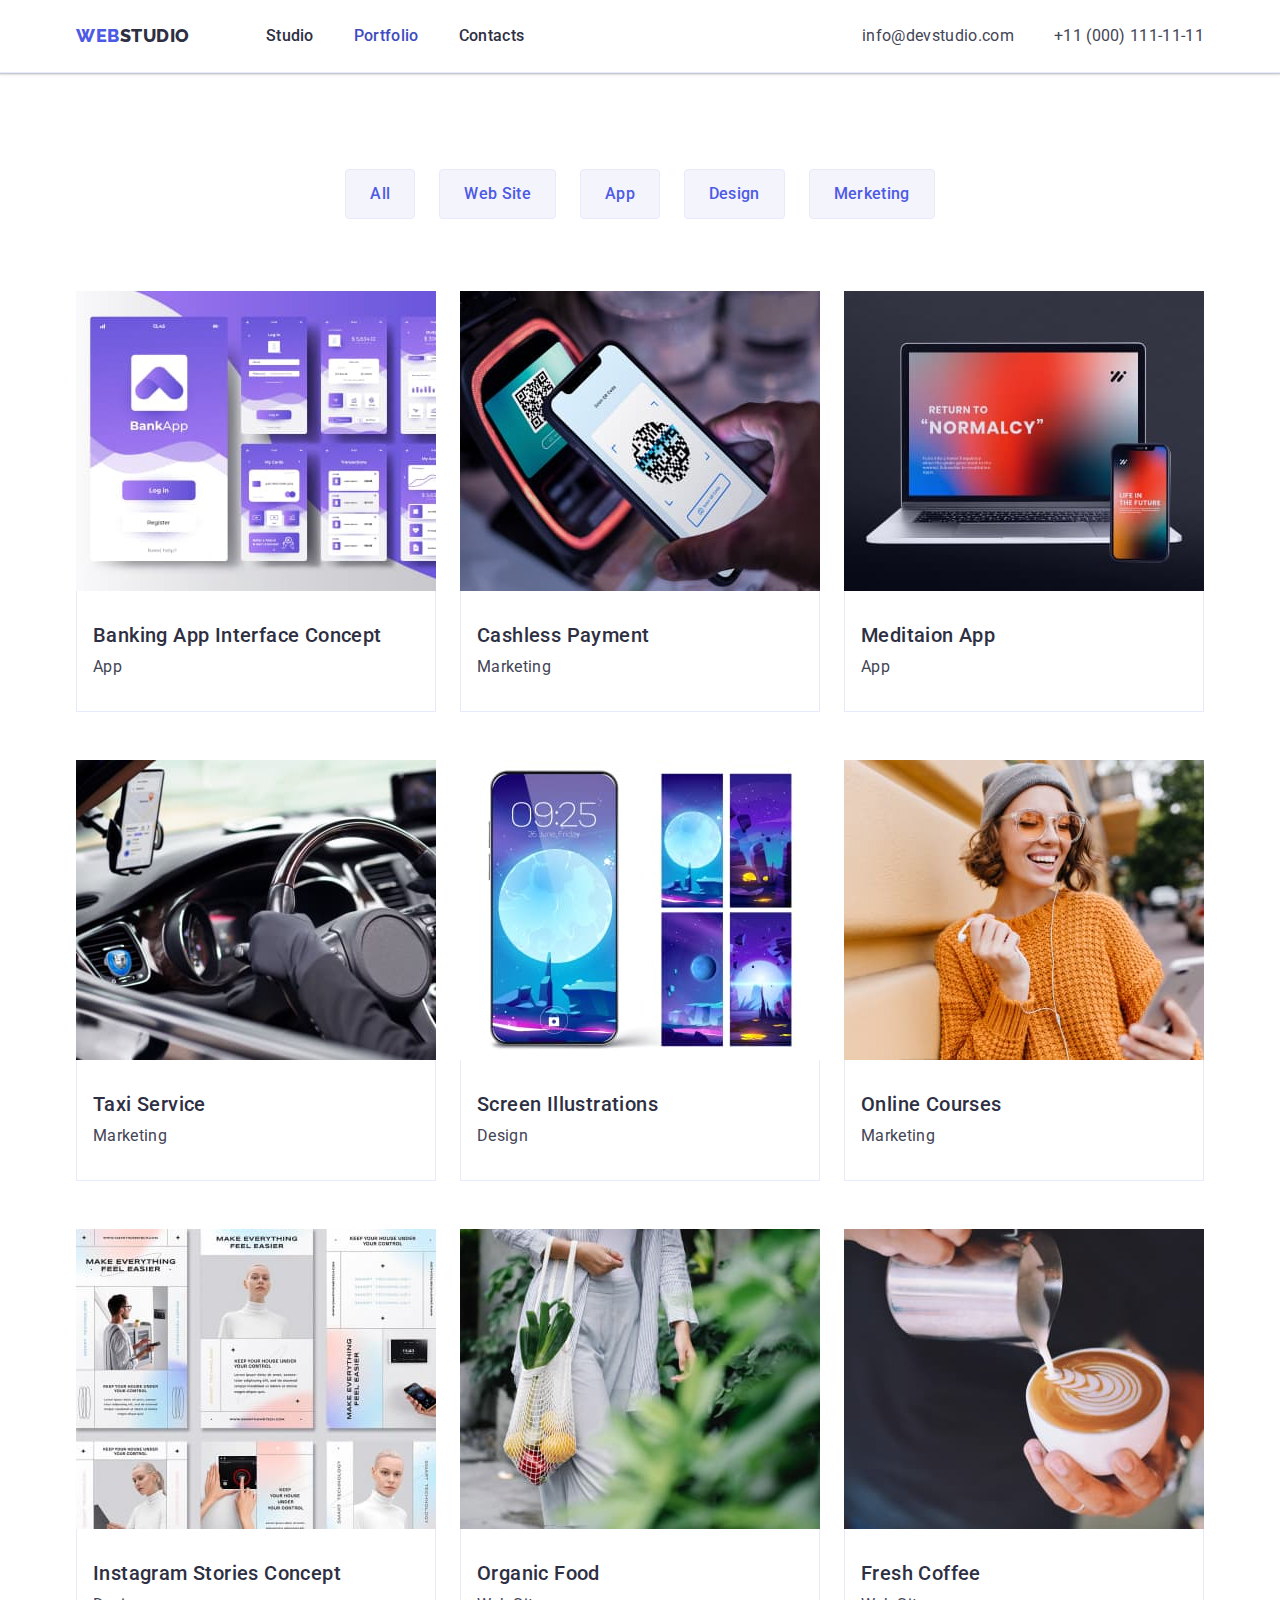
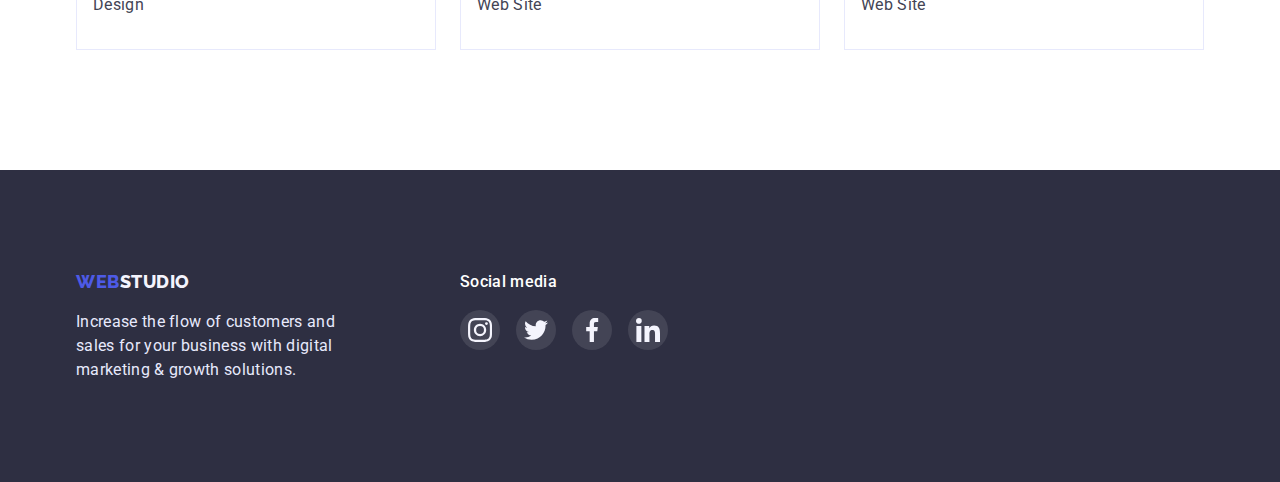
==== Portfolio.html @ f0d35284 "Initial commit" ====
<!DOCTYPE html>
<html lang="en">
  <head>
    <meta charset="UTF-8" />
    <meta http-equiv="X-UA-Compatible" content="IE=edge" />
    <meta name="viewport" content="width=device-width, initial-scale=1.0" />
    <title>Document</title>
    <link rel="preconnect" href="https://fonts.googleapis.com" />
    <link rel="preconnect" href="https://fonts.gstatic.com" crossorigin />
    <link
      href="https://fonts.googleapis.com/css2?family=Raleway:wght@800&family=Roboto:wght@400;500;700;900&display=swap"
      rel="stylesheet"
    />
    <link
      rel="stylesheet"
      href="https://cdnjs.cloudflare.com/ajax/libs/modern-normalize/1.1.0/modern-normalize.min.css"
    />
    <link rel="stylesheet" href="./css/style.css" />
  </head>
  <body>
    <header class="header">
      <div class="container head-container">
        <nav class="nav">
          <a class="logo" href="./index.html"
            ><span class="logo-span">Web</span>Studio</a
          >
          <ul class="site-nav">
            <li class="item">
              <a class="nav-link" href="./index.html">Studio</a>
            </li>
            <li class="item">
              <a class="nav-link current" href="./Portfolio.html">Portfolio</a>
            </li>
            <li class="item"><a class="nav-link" href="">Contacts</a></li>
          </ul>
        </nav>
        <address class="address">
          <ul class="list">
            <li class="list-item">
              <a href="mailto:info@devstudio.com">info@devstudio.com</a>
            </li>
            <li class="list-item">
              <a href="tel:+110001111111">+11 (000) 111-11-11</a>
            </li>
          </ul>
        </address>
      </div>
    </header>
    <main>
      <section class="portfolio">

        <h1 class="visually-hidden">Portfolio</h1>
        <div class="container">
          <ul class="button-list">
            <li class="button-item">
              <button class="button portfolio" type="button">All</button>
            </li>
            <li class="button-item">
              <button class="button portfolio" type="button">Web Site</button>
            </li>
            <li class="button-item">
              <button class="button portfolio" type="button">App</button>
            </li>
            <li class="button-item">
              <button class="button portfolio" type="button">Design</button>
            </li>
            <li class="button-item">
              <button class="button portfolio" type="button">Merketing</button>
            </li>
          </ul>
          <ul class="content-list">

            <li class="content-item">
              <a class="content-link" href="">
                <img
                  src="./images/img(4).jpg"
                  alt="Banking App Interface Concept"
                  width="360"
                />
                <div class="border">
                  <h2 class="sub-tittle">Banking App Interface Concept</h2>
                  <p class="text">App</p>
                </div>
              </a>
            </li>

            <li class="content-item">
              <a class="content-link" href="">
                <img
                  src="./images/img(5).jpg"
                  alt="Cashless Payment"
                  width="360"
                />
                <div class="border">
                  <h2 class="sub-tittle">Cashless Payment</h2>
                  <p class="text">Marketing</p>
                </div>
              </a>
            </li>

            <li class="content-item">
              <a class="content-link" href="">
                <img
                  src="./images/img(6).jpg"
                  alt="Meditaion App"
                  width="360"
                />
                <div class="border">
                  <h2 class="sub-tittle">Meditaion App</h2>
                  <p class="text">App</p>
                </div>
              </a>
            </li>

            <li class="content-item">
              <a class="content-link" href="">
                <img src="./images/img(7).jpg" alt="Taxi Service" width="360" />
                <div class="border">
                  <h2 class="sub-tittle">Taxi Service</h2>
                  <p class="text">Marketing</p>
                </div>
              </a>
            </li>

            <li class="content-item">
              <a class="content-link" href="">
                <img
                  src="./images/img(8).jpg"
                  alt="Screen Illustrations"
                  width="360"
                />
                <div class="border">
                  <h2 class="sub-tittle">Screen Illustrations</h2>
                  <p class="text">Design</p>
                </div>
              </a>
            </li>

            <li class="content-item">
              <a class="content-link" href="">
                <img
                  src="./images/img(9).jpg"
                  alt="Online Courses"
                  width="360"
                />
                <div class="border">
                  <h2 class="sub-tittle">Online Courses</h2>
                  <p class="text">Marketing</p>
                </div>
              </a>
            </li>

            <li class="content-item">
              <a class="content-link" href="">
                <img
                  src="./images/img(10).jpg"
                  alt="Instagram Stories Concept"
                  width="360"
                />
                <div class="border">
                  <h2 class="sub-tittle">Instagram Stories Concept</h2>
                  <p class="text">Design</p>
                </div>
              </a>
            </li>

            <li class="content-item">
              <a class="content-link" href="">
                <img
                  src="./images/img(11).jpg"
                  alt="Organic Food"
                  width="360"
                />
                <div class="border">
                  <h2 class="sub-tittle">Organic Food</h2>
                  <p class="text">Web Site</p>
                </div>
              </a>
            </li>
            
            <li class="content-item">
              <a class="content-link" href="">
                <img
                  src="./images/img(12).jpg"
                  alt="Fresh Coffee"
                  width="360"
                />
                <div class="border">
                  <h2 class="sub-tittle">Fresh Coffee</h2>
                  <p class="text">Web Site</p>
                </div>
              </a>
            </li>
          </ul>
        </div>
      </section>
    </main>
    <footer class="footer">
      <div class="container footer-container">
        <div class="foot-nav">
          <a class="logo footers" href="./index.html"
            ><span class="logo-span">Web</span>Studio</a
          >
          <p class="text bottom">
            Increase the flow of customers and sales for your business with
            digital marketing & growth solutions.
          </p>
        </div>
        <div class="socmedia">
          <p>Social media</p>
          <ul class="socmedia-list">
            <li>
              <a href="" class="network-link footer-link">
                <svg class="network-icon footer-icon">
                  <use href="./images/symbol-defs.svg#icon-instagram-2"></use>
                </svg>
              </a>
            </li>

            <li>
              <a href="" class="network-link footer-link">
                <svg class="network-icon footer-icon">
                  <use href="./images/symbol-defs.svg#icon-twitter-1"></use>
                </svg>
              </a>
            </li>

            <li>
              <a href="" class="network-link footer-link">
                <svg class="network-icon footer-icon">
                  <use href="./images/symbol-defs.svg#icon-facebook-1"></use>
                </svg>
              </a>
            </li>

            <li>
              <a href="" class="network-link footer-link">
                <svg class="network-icon footer-icon">
                  <use href="./images/symbol-defs.svg#icon-linkedin-1"></use>
                </svg>
              </a>
            </li>
          </ul>
        </div>
      </div>
    </footer>
  </body>
</html>
---- css/style.css ----
:root {
  /* navy blue */
  --primary-text-color: #2e2f42;
  /* SLate */
  --secondary-text-color: #434455;
  /* White */
  --white-text-color: #ffffff;
  /* cornflower */
  --primary-background-color: #ffffff;
  /* navy blue */
  --cornflower-color: #e7e9fc;
  --iris-color: #4d5ae5;
  /* focus hover button */
  --ocen-color: #404bbf;
  --cloud-background: #f4f4fd;
}
/* BODY */
h1,
h2,
h3,
h4,
h5,
ul,
p {
  margin: 0;
}
body {
  background-color: var(--primary-background-color);
  color: var(--primary-text-color);
  font-family: "Roboto", sans-serif;
}
a {
  text-decoration: none;
  
}
ul {
  list-style: none;
  padding: 0px;
}
img {
  display: block;
  max-width: 100%;
  height: auto;
}

.visually-hidden {
  position: absolute;
  white-space: nowrap;
  width: 1px;
  height: 1px;
  overflow: hidden;
  border: 0;
  padding: 0;
  clip: rect(0 0 0 0);
  clip-path: inset(50%);
  margin: -1px;
}
/* main */
.container {
  width: 1158px;
  margin: 0 auto;
  padding: 0 15px;
}

.main-tittle {
  font-size: 56px;
  line-height: 1.08;
  letter-spacing: 0.02em;
  color: var(--white-text-color);
  text-align: center;
  text-transform: capitalize;
  width: 496px;
  margin: auto;
}
/* advantages */
.advantages {
  padding-top: 120px;
  padding-bottom: 120px;
}
.advantages-list {
  display: flex;
  margin: auto;
}
.advantages-list li + li {
  margin-left: 24px;
}
.advantages-icon {
  width: 64px;
  height: 64px;
  margin: auto;
}
.svg-back {
  background-color: var(--cloud-background);
  width: 264px;
  height: 112px;
  display: flex;
  border-radius: 4px;
  margin-bottom: 8px;
}
/* solutions */
.solutions {
  padding: 188px 0px;
  background-image: url("../images/Dark-bg\ \(1\).png"),
    url("../images/background-solutions.jpg");
  background-position: center;
  background-repeat: no-repeat;
  background-size: cover;
  max-width: 1440px;
  margin: auto;
}
/* work */
.work {
  margin: auto;
  padding-bottom: 120px;
}

.work-list {
  display: flex;
  margin-top: 72px;
}
.work-list > li {
  width: calc((100% - 48px) / 3);
}
.work-list li + li {
  margin-left: 24px;
}

/* Our Team */

.team-list {
  display: flex;
  margin-top: 72px;
}
.team-link:not(:first-child) {
  margin-left: 24px;
}

.team {
  background-color: var(--cloud-background);

  padding: 120px 0px;
}
.team-link {
  background-color: var(--white-text-color);
  border-radius: 0 0 4px 4px;
  width: calc((100% - 48px) / 3);
  box-shadow: 0px 1px 6px rgba(46, 47, 66, 0.08),
    0px 1px 1px rgba(46, 47, 66, 0.16), 0px 2px 1px rgba(46, 47, 66, 0.08);
}

.team-card {
  padding: 32px 16px;
}
.network {
  margin-top: 8px;
  display: flex;
  gap: 24px;
}
.network>li{
  width: 40px;
  height: 40px;
}
.network-icon {
  width: 16px;
  height: 16px;
  
}
.network-link {
  background-color: var(--iris-color);
  border-radius: 50%;
  fill: var(--cloud-background);
  width: 100%;
  height: 100%;
  display: flex;
  justify-content: center;
  align-items: center;
}
.network-link:hover,
.network-link:focus {
  background-color: var(--ocen-color);
}
/* customers */
.customers{
  padding-top: 130px;
  padding-bottom: 120px;
}

.customers-list {
  display: flex;
  justify-content: space-between;
  margin: auto;
  margin-top: 72px;
  
}
.customers-icon {
  width: 104px;
  height: 56px;
  margin: auto;
  fill: inherit;
}
.customers-item{
  width: 168px;
  height: 88px;
}


.customers-link {
  border: solid 1px #8e8f99;
  border-radius: 4px;
  fill: #8e8f99;
  display: flex;
  width: 100%;
  height: 100%;
  /* border:solid 1px #8E8F99;
  border-radius: 4px; */
  gap: 24px;
  justify-content: center;
  align-items: center;
}
.customers-link:hover,
.customers-link:focus {
  border-color: var(--ocen-color);
  fill: var(--ocen-color);
}

/* portfolio-flex */
.portfolio {
  padding-top: 96px;
  padding-bottom: 120px;
}

.border {
  border-left: solid 1px;
  border-right: solid 1px;
  border-bottom: solid 1px;
  border-color: var(--cornflower-color);
  padding: 32px 16px 32px 16px;
}

.content-list {
  display: flex;
  flex-wrap: wrap;
}
.content-item {
  margin-right: 24px;
  margin-bottom: 48px;
  width: calc((100% - 48px) / 3);
}

.content-item:nth-child(3n) {
  margin-right: 0px;
}
.content-item:nth-last-child(-n + 3) {
  margin-bottom: 0px;
}
.content-link{
  display: block;
}
.content-link:hover,
.content-link:focus {
  box-shadow: 0px 1px 6px rgba(46, 47, 66, 0.08),
    0px 1px 1px rgba(46, 47, 66, 0.16), 0px 2px 1px rgba(46, 47, 66, 0.08);
}

.button-list {
  display: flex;
  justify-content: center;
  margin-bottom: 72px;
}
.button-item:not(:first-child) {
  margin-left: 24px;
}

/* buttons */
.button {
  display: block;
  font-family: inherit;
  letter-spacing: 0.02em;
  font-weight: 500;
  font-size: 16px;
  line-height: 1.5;
  cursor: pointer;
  border-radius: 4px;
}

.button.studio {
  color: var(--white-text-color);
  background-color: var(--iris-color);
  padding: 16px 32px;
  margin: 48px auto 0px auto;
  border-color: transparent;
  box-shadow: 0px 4px 4px rgba(0, 0, 0, 0.15);
}
.button.studio:hover,
.button.studio:focus {
  background-color: var(--ocen-color);
}
.button.portfolio {
  color: var(--iris-color);
  background-color: var(--cloud-background);
  padding: 12px 24px;

  border: solid 1px;
  border-color: var(--cornflower-color);
}
.button.portfolio:hover,
.button.portfolio:focus {
  color: var(--white-text-color);
  background-color: var(--ocen-color);
  border-color: transparent;
  box-shadow: 0px 3px 1px rgba(0, 0, 0, 0.1), 0px 2px 1px rgba(0, 0, 0, 0.08),
    0px 2px 2px rgba(0, 0, 0, 0.12);
  
}
.tittle {
  font-size: 36px;
  line-height: 1.1;
  text-align: center;
  letter-spacing: 0.02em;
  text-transform: capitalize;
}
.sub-tittle {
  font-weight: 500;
  font-size: 20px;
  line-height: 1.2;
  text-transform: capitalize;
  letter-spacing: 0.02em;
  color: var(--primary-text-color);
  margin-bottom: 8px;
}

.card {
  text-align: center;
}
.text {
  font-size: 16px;
  line-height: 1.5;
  letter-spacing: 0.02em;
  color: var(--secondary-text-color);
}
/* header */
.header {
  border-bottom: solid 1px;
  border-color: var(--cornflower-color);
  box-shadow: 0px 2px 1px rgba(46, 47, 66, 0.08), 0px 1px 1px rgba(46, 47, 66, 0.16), 0px 1px 6px rgba(46, 47, 66, 0.08);
}

.head-container {
  margin: 0 auto;
  display: flex;
  align-items: center;
  justify-content: space-between;
}
.nav {
  display: flex;
  align-items: center;
}

.logo {
  font-family: "Raleway";
  font-weight: 800;
  font-size: 18px;
  line-height: 1.33;
  letter-spacing: 0.03em;
  text-transform: uppercase;
  color: var(--primary-text-color);
  padding: 24px 0;
  display: block;
}
.logo-span {
  color: var(--iris-color);
}

.site-nav {
  display: flex;
  margin-left: 76px;
}
.site-nav .item + .item {
  margin-left: 40px;
}
.nav-link {
  display: block;
  padding: 24px 0;
}

.list {
  display: flex;
}
.list-item > a {
  padding: 24px 0;
  display: block;
}

.list-item:last-child {
  margin-left: 40px;
}

.nav-link {
  font-weight: 500;
  font-size: 16px;
  line-height: 1.5;
  color: var(--primary-text-color);
  letter-spacing: 0.02em;
}

.site-nav a:hover,
.site-nav a:focus {
  color: var(--ocen-color);
}

.address a {
  font-weight: 400;
  font-size: 16px;
  line-height: 1.5;
  color: var(--secondary-text-color);
  font-style: normal;
  letter-spacing: 0.02em;
}
.address a:hover,
.address a:focus {
  color: var(--ocen-color);
}
/* footer */
.footers {
  color: #f4f4fd;
}
.text.bottom {
  color: var(--cornflower-color);
  margin-top: 16px;
  width: 264px;
}
.logo-span {
  color: var(--iris-color);
}
.footer {
  background-color: var(--primary-text-color);
  padding: 100px 0px;
  
  
}
.current {
  color: var(--ocen-color);
}
.logo.footers {
  padding: 0;
}
.socmedia {
}
.socmedia p {
  color: var(--white-text-color);
  margin-bottom: 16px;
  font-weight: 500;
  font-size: 16px;
  line-height: 24px;
  letter-spacing: 0.02em;
}
.footer-container {
  display: flex;
}
.foot-nav {
  margin-right: 120px;
}
.footer-icon {
  width: 24px;
  height: 24px;
}
.footer-link {
  background-color: #ffffff1a;
  width: 100%;
  height: 100%;
}
.footer-link:hover,
.footer-link:focus {
  background-color: #31d0aa;
}
.socmedia-list{
  gap:16px;
  display: flex;
}
.socmedia-list>li{
  width: 40px;
  height: 40px;
}
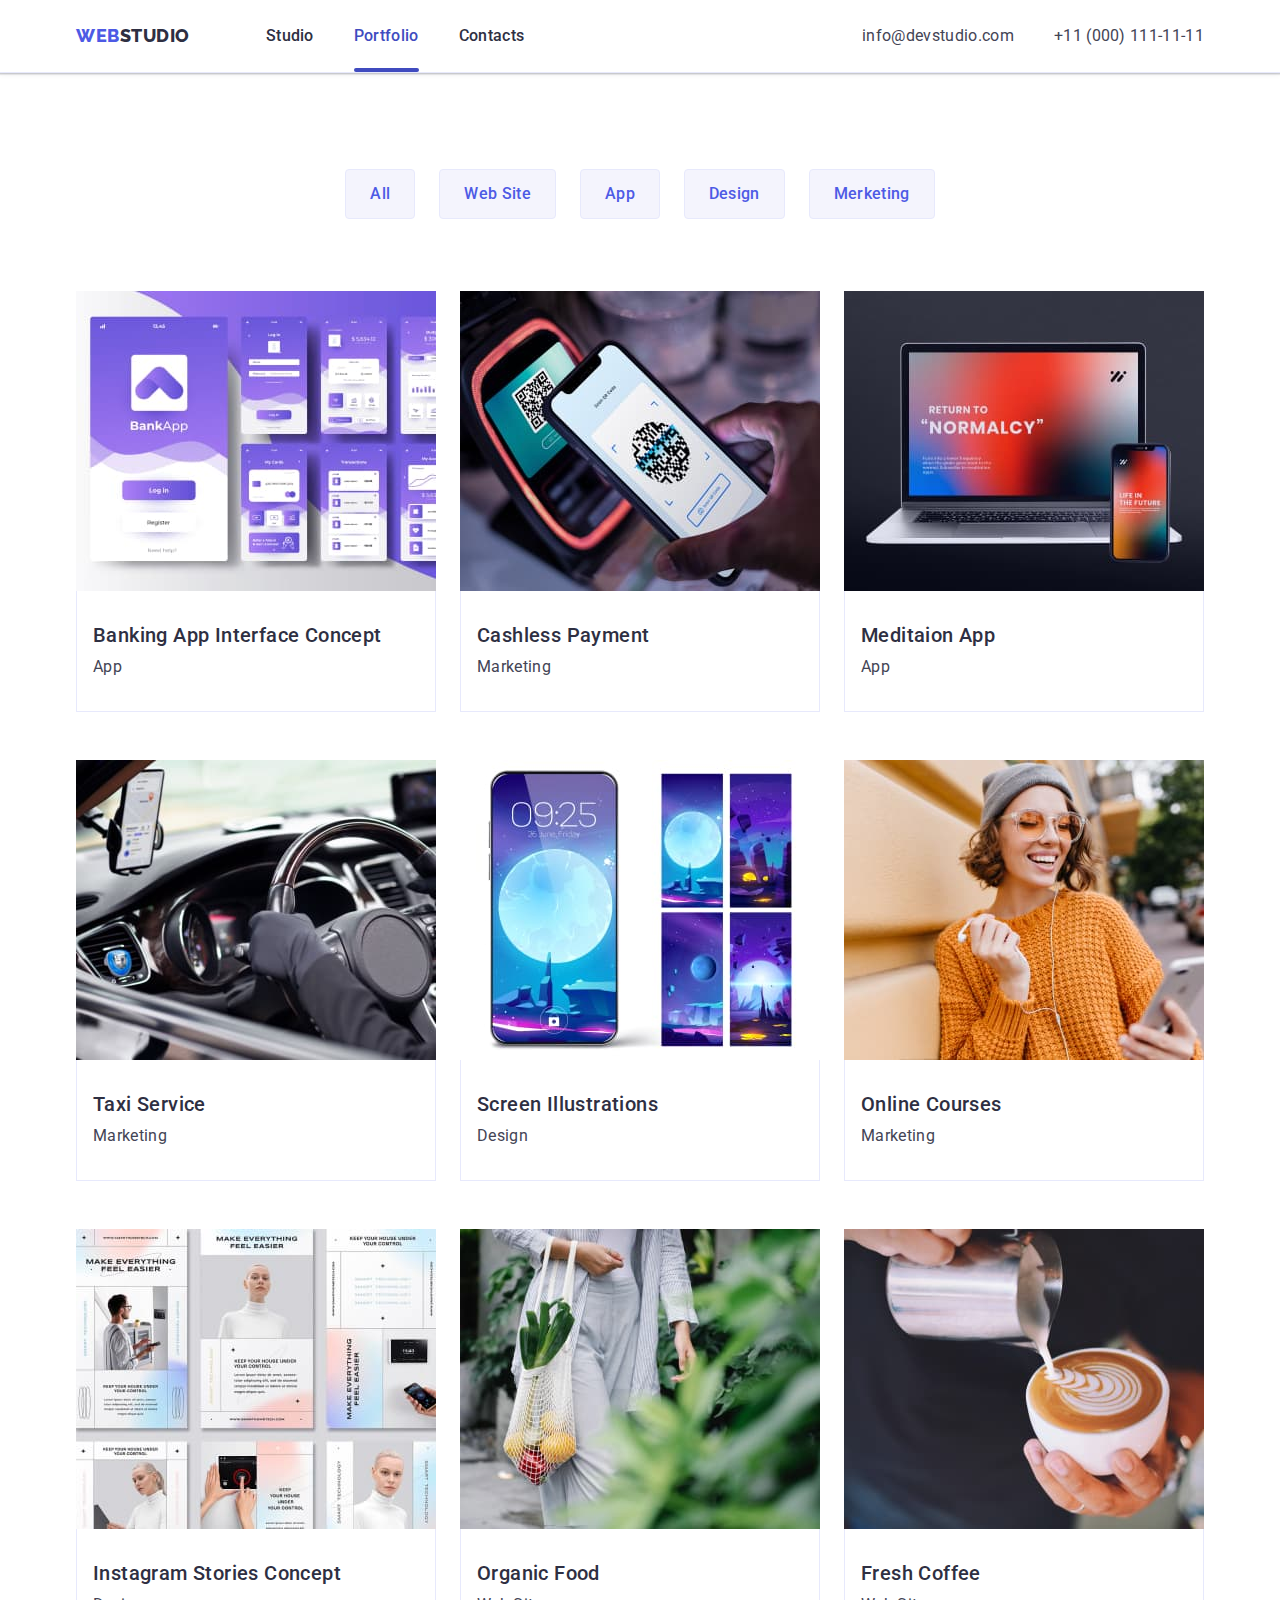
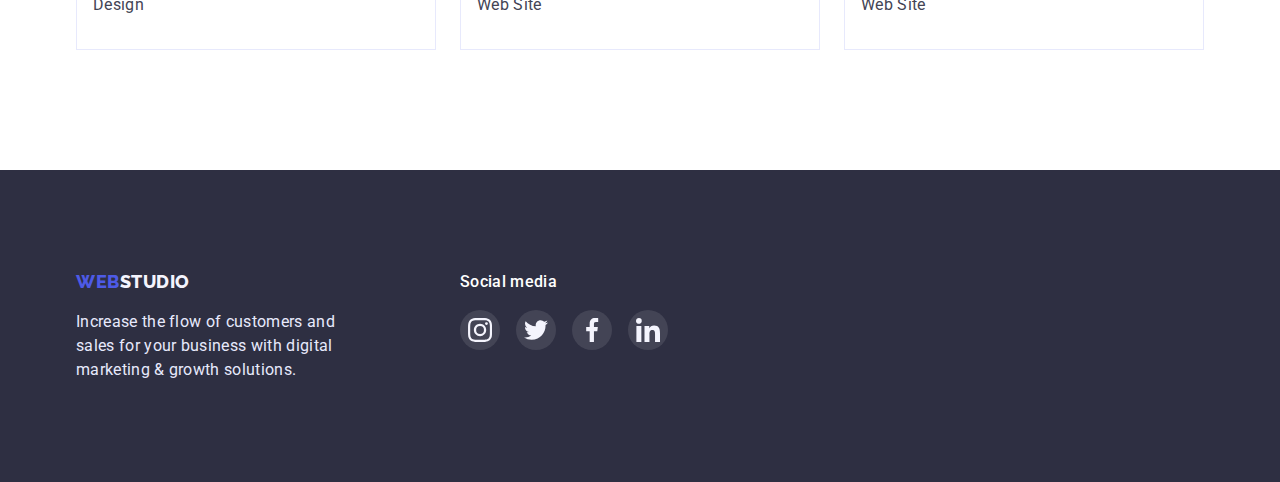
==== commit b41dfbcd: "pre last" ====
--- a/Portfolio.html
+++ b/Portfolio.html
@@ -48,7 +48,6 @@
     </header>
     <main>
       <section class="portfolio">
-
         <h1 class="visually-hidden">Portfolio</h1>
         <div class="container">
           <ul class="button-list">
@@ -69,14 +68,20 @@
             </li>
           </ul>
           <ul class="content-list">
-
-            <li class="content-item">
-              <a class="content-link" href="">
-                <img
-                  src="./images/img(4).jpg"
-                  alt="Banking App Interface Concept"
-                  width="360"
-                />
+            <li class="content-item">
+              <a class="content-link" href="">
+                <div class="thumb">
+                  <img
+                    src="./images/img(4).jpg"
+                    alt="Banking App Interface Concept"
+                    width="360"
+                  />
+                  <p class="kryak">
+                    14 Stylish and User-Friendly App Design Concepts · Task
+                    Manager App · Calorie Tracker App · Exotic Fruit Ecommerce
+                    App · Cloud Storage App
+                  </p>
+                </div>
                 <div class="border">
                   <h2 class="sub-tittle">Banking App Interface Concept</h2>
                   <p class="text">App</p>
@@ -86,11 +91,17 @@
 
             <li class="content-item">
               <a class="content-link" href="">
-                <img
+                <div class="thumb">  <img
                   src="./images/img(5).jpg"
                   alt="Cashless Payment"
                   width="360"
                 />
+                <p class="kryak">
+                  14 Stylish and User-Friendly App Design Concepts · Task
+                  Manager App · Calorie Tracker App · Exotic Fruit Ecommerce App
+                  · Cloud Storage App
+                </p></div>
+              
                 <div class="border">
                   <h2 class="sub-tittle">Cashless Payment</h2>
                   <p class="text">Marketing</p>
@@ -100,11 +111,19 @@
 
             <li class="content-item">
               <a class="content-link" href="">
-                <img
-                  src="./images/img(6).jpg"
-                  alt="Meditaion App"
-                  width="360"
-                />
+                <div class="thumb">
+                  <img
+                    src="./images/img(6).jpg"
+                    alt="Meditaion App"
+                    width="360"
+                  />
+                  <p class="kryak">
+                    14 Stylish and User-Friendly App Design Concepts · Task
+                    Manager App · Calorie Tracker App · Exotic Fruit Ecommerce
+                    App · Cloud Storage App
+                  </p>
+                </div>
+
                 <div class="border">
                   <h2 class="sub-tittle">Meditaion App</h2>
                   <p class="text">App</p>
@@ -114,7 +133,19 @@
 
             <li class="content-item">
               <a class="content-link" href="">
-                <img src="./images/img(7).jpg" alt="Taxi Service" width="360" />
+                <div class="thumb">
+                  <img
+                    src="./images/img(7).jpg"
+                    alt="Taxi Service"
+                    width="360"
+                  />
+                  <p class="kryak">
+                    14 Stylish and User-Friendly App Design Concepts · Task
+                    Manager App · Calorie Tracker App · Exotic Fruit Ecommerce
+                    App · Cloud Storage App
+                  </p>
+                </div>
+
                 <div class="border">
                   <h2 class="sub-tittle">Taxi Service</h2>
                   <p class="text">Marketing</p>
@@ -124,11 +155,19 @@
 
             <li class="content-item">
               <a class="content-link" href="">
-                <img
-                  src="./images/img(8).jpg"
-                  alt="Screen Illustrations"
-                  width="360"
-                />
+                <div class="thumb">
+                  <img
+                    src="./images/img(8).jpg"
+                    alt="Screen Illustrations"
+                    width="360"
+                  />
+                  <p class="kryak">
+                    14 Stylish and User-Friendly App Design Concepts · Task
+                    Manager App · Calorie Tracker App · Exotic Fruit Ecommerce
+                    App · Cloud Storage App
+                  </p>
+                </div>
+
                 <div class="border">
                   <h2 class="sub-tittle">Screen Illustrations</h2>
                   <p class="text">Design</p>
@@ -138,11 +177,19 @@
 
             <li class="content-item">
               <a class="content-link" href="">
-                <img
-                  src="./images/img(9).jpg"
-                  alt="Online Courses"
-                  width="360"
-                />
+                <div class="thumb">
+                  <img
+                    src="./images/img(9).jpg"
+                    alt="Online Courses"
+                    width="360"
+                  />
+                  <p class="kryak">
+                    14 Stylish and User-Friendly App Design Concepts · Task
+                    Manager App · Calorie Tracker App · Exotic Fruit Ecommerce
+                    App · Cloud Storage App
+                  </p>
+                </div>
+
                 <div class="border">
                   <h2 class="sub-tittle">Online Courses</h2>
                   <p class="text">Marketing</p>
@@ -152,11 +199,19 @@
 
             <li class="content-item">
               <a class="content-link" href="">
-                <img
-                  src="./images/img(10).jpg"
-                  alt="Instagram Stories Concept"
-                  width="360"
-                />
+                <div class="thumb">
+                  <img
+                    src="./images/img(10).jpg"
+                    alt="Instagram Stories Concept"
+                    width="360"
+                  />
+                  <p class="kryak">
+                    14 Stylish and User-Friendly App Design Concepts · Task
+                    Manager App · Calorie Tracker App · Exotic Fruit Ecommerce
+                    App · Cloud Storage App
+                  </p>
+                </div>
+
                 <div class="border">
                   <h2 class="sub-tittle">Instagram Stories Concept</h2>
                   <p class="text">Design</p>
@@ -166,25 +221,41 @@
 
             <li class="content-item">
               <a class="content-link" href="">
-                <img
-                  src="./images/img(11).jpg"
-                  alt="Organic Food"
-                  width="360"
-                />
+                <div class="thumb">
+                  <img
+                    src="./images/img(11).jpg"
+                    alt="Organic Food"
+                    width="360"
+                  />
+                  <p class="kryak">
+                    14 Stylish and User-Friendly App Design Concepts · Task
+                    Manager App · Calorie Tracker App · Exotic Fruit Ecommerce
+                    App · Cloud Storage App
+                  </p>
+                </div>
+
                 <div class="border">
                   <h2 class="sub-tittle">Organic Food</h2>
                   <p class="text">Web Site</p>
                 </div>
               </a>
             </li>
-            
-            <li class="content-item">
-              <a class="content-link" href="">
-                <img
-                  src="./images/img(12).jpg"
-                  alt="Fresh Coffee"
-                  width="360"
-                />
+
+            <li class="content-item">
+              <a class="content-link" href="">
+                <div class="thumb">
+                  <img
+                    src="./images/img(12).jpg"
+                    alt="Fresh Coffee"
+                    width="360"
+                  />
+                  <p class="kryak">
+                    14 Stylish and User-Friendly App Design Concepts · Task
+                    Manager App · Calorie Tracker App · Exotic Fruit Ecommerce
+                    App · Cloud Storage App
+                  </p>
+                </div>
+
                 <div class="border">
                   <h2 class="sub-tittle">Fresh Coffee</h2>
                   <p class="text">Web Site</p>
--- a/css/style.css
+++ b/css/style.css
@@ -174,6 +174,7 @@
   display: flex;
   justify-content: center;
   align-items: center;
+  transition: background-color 250ms cubic-bezier(0.4, 0, 0.2, 1);
 }
 .network-link:hover,
 .network-link:focus {
@@ -216,6 +217,7 @@
   gap: 24px;
   justify-content: center;
   align-items: center;
+  transition: background-color 250ms cubic-bezier(0.4, 0, 0.2, 1),fill 250ms cubic-bezier(0.4, 0, 0.2, 1);
 }
 .customers-link:hover,
 .customers-link:focus {
@@ -255,11 +257,14 @@
 }
 .content-link{
   display: block;
+  box-shadow:none;
+  transition: box-shadow 250ms cubic-bezier(0.4, 0, 0.2, 1);
 }
 .content-link:hover,
 .content-link:focus {
   box-shadow: 0px 1px 6px rgba(46, 47, 66, 0.08),
     0px 1px 1px rgba(46, 47, 66, 0.16), 0px 2px 1px rgba(46, 47, 66, 0.08);
+
 }
 
 .button-list {
@@ -290,6 +295,8 @@
   margin: 48px auto 0px auto;
   border-color: transparent;
   box-shadow: 0px 4px 4px rgba(0, 0, 0, 0.15);
+  transition: background-color 250ms cubic-bezier(0.4, 0, 0.2, 1);
+
 }
 .button.studio:hover,
 .button.studio:focus {
@@ -299,9 +306,12 @@
   color: var(--iris-color);
   background-color: var(--cloud-background);
   padding: 12px 24px;
+  box-shadow: none;
 
   border: solid 1px;
   border-color: var(--cornflower-color);
+  transition: background-color 250ms cubic-bezier(0.4, 0, 0.2, 1),color 250ms cubic-bezier(0.4, 0, 0.2, 1),
+  border-color 250ms cubic-bezier(0.4, 0, 0.2, 1),box-shadow 250ms cubic-bezier(0.4, 0, 0.2, 1);
 }
 .button.portfolio:hover,
 .button.portfolio:focus {
@@ -374,6 +384,7 @@
 .site-nav {
   display: flex;
   margin-left: 76px;
+  transition: color 250ms cubic-bezier(0.4, 0, 0.2, 1);
 }
 .site-nav .item + .item {
   margin-left: 40px;
@@ -415,10 +426,11 @@
   color: var(--secondary-text-color);
   font-style: normal;
   letter-spacing: 0.02em;
+  transition: color 250ms cubic-bezier(0.4, 0, 0.2, 1);
 }
 .address a:hover,
 .address a:focus {
-  color: var(--ocen-color);
+  color: var(--ocen-color);r
 }
 /* footer */
 .footers {
@@ -440,6 +452,23 @@
 }
 .current {
   color: var(--ocen-color);
+  position: relative;
+
+}
+.current::after{
+  content:'';
+  display: block;
+  position: absolute;
+  
+  width:100%;
+  height: 4px;
+  background-color: var(--ocen-color);
+  overflow: hidden;
+  border-radius: 2px;
+  bottom: 0;
+  left:0;
+  
+  
 }
 .logo.footers {
   padding: 0;
@@ -468,6 +497,7 @@
   background-color: #ffffff1a;
   width: 100%;
   height: 100%;
+  transition: background-color 250ms cubic-bezier(0.4, 0, 0.2, 1);
 }
 .footer-link:hover,
 .footer-link:focus {
@@ -481,3 +511,36 @@
   width: 40px;
   height: 40px;
 }
+
+
+.kryak{
+  display: block;
+  width:100%;
+  height:100%;
+  background-color: #4D5AE5;
+  position: absolute;
+  top:0;
+  left:0;
+  color: var(--cloud-background);
+  font-weight: 400;
+  font-size: 16px;
+  line-height: 24px;
+  letter-spacing: 0.02em;
+  padding: 40px 32px 164px 32px;
+  transform: translateY(100%);
+  transition: transform 250ms cubic-bezier(0.4, 0, 0.2, 1);
+  
+
+
+}
+.thumb{
+  position: relative;
+  overflow: hidden;
+  
+  /* overflow: hidden; */
+}
+.content-link:hover .kryak,
+.content-link:focus .kryak{
+
+  transform: translateY(0%);
+}